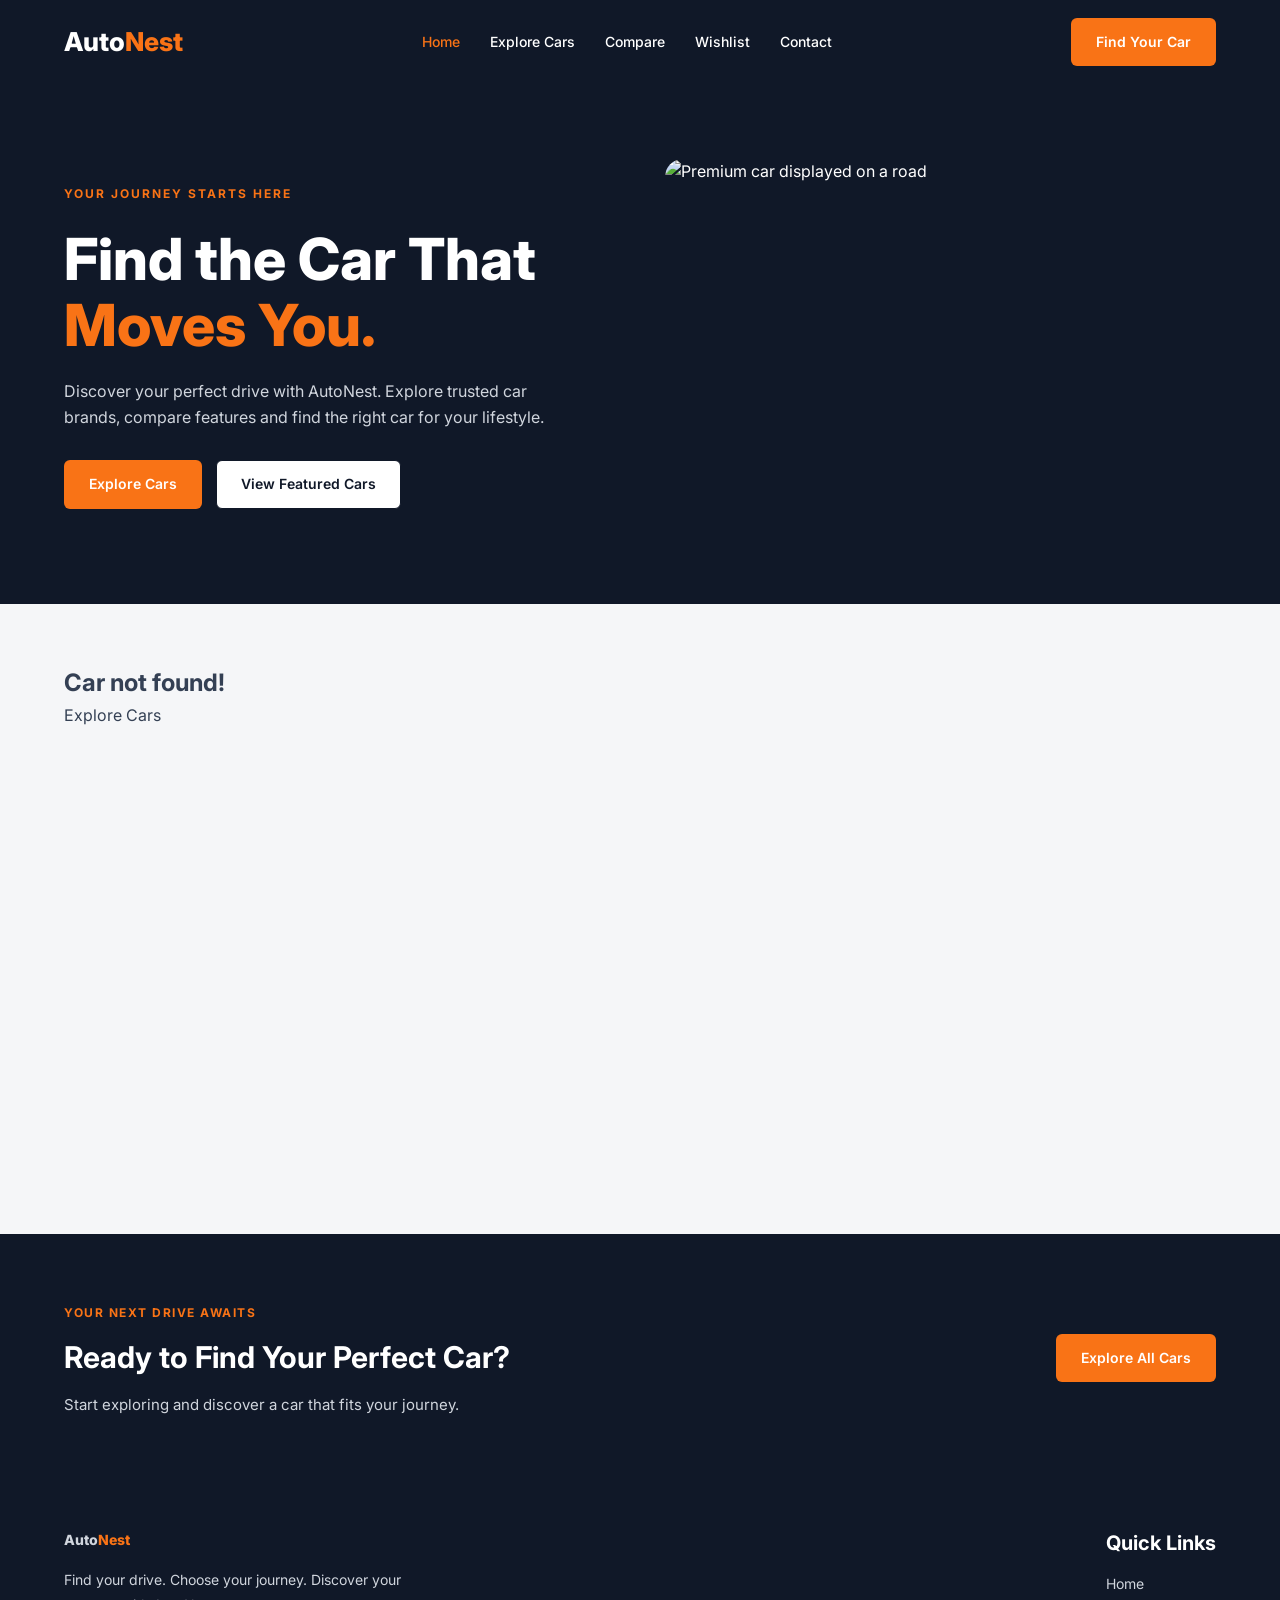
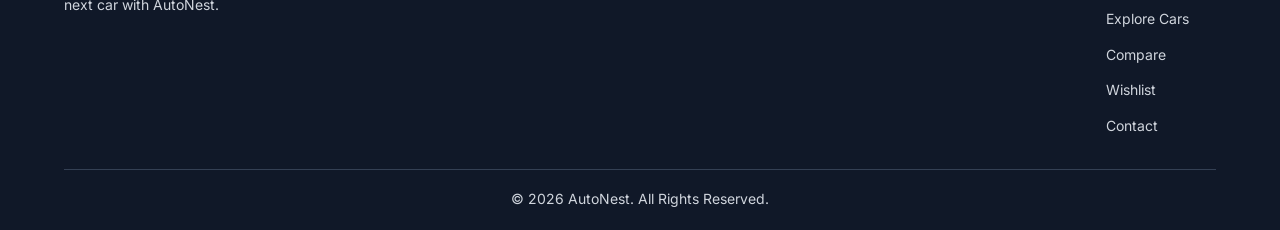
==== pages/car-details.html @ 89487488 "Added car details feature" ====
<!DOCTYPE html>
<html lang="en">

<head>
    <meta charset="UTF-8">
    <meta name="viewport" content="width=device-width, initial-scale=1.0">

    <title>AutoNest | Find Your Perfect Car</title>

    <meta name="description"
        content="Discover, explore and compare cars with AutoNest. Find your perfect car at the right price.">

    <!-- Google Fonts -->
    <link rel="preconnect" href="https://fonts.googleapis.com">
    <link rel="preconnect" href="https://fonts.gstatic.com" crossorigin>
    <link href="https://fonts.googleapis.com/css2?family=Inter:wght@400;500;600;700;800&display=swap"
        rel="stylesheet">

    <!-- Common CSS -->
    <link rel="stylesheet" href="../css/style.css">

    <!-- Home Page CSS -->
    <link rel="stylesheet" href="../css/home.css">
    
    <!--Car-Details CSS-->
    <link rel="stylesheet" href="../css/details.css">
</head>

<body>

    <!-- ================= NAVBAR ================= -->

    <header class="navbar">
        <div class="navbar-container">

            <a href="../index.html" class="logo">
                Auto<span>Nest</span>
            </a>

            <nav>
                <ul class="nav-links">
                    <li><a href="../index.html" class="active">Home</a></li>
                    <li><a href="../pages/cars.html">Explore Cars</a></li>
                    <li><a href="../pages/compare.html">Compare</a></li>
                    <li><a href="../pages/wishlist.html">Wishlist</a></li>
                    <li><a href="../pages/contact.html">Contact</a></li>
                </ul>
            </nav>

            <a href="../pages/cars.html" class="btn btn-primary">
                Find Your Car
            </a>

        </div>
    </header>


    <main>

        <!-- ================= HERO SECTION ================= -->

        <section class="hero">

            <div class="container hero-container">

                <div class="hero-content">

                    <span class="hero-label">
                        YOUR JOURNEY STARTS HERE
                    </span>

                    <h1>
                        Find the Car That
                        <span>Moves You.</span>
                    </h1>

                    <p>
                        Discover your perfect drive with AutoNest.
                        Explore trusted car brands, compare features
                        and find the right car for your lifestyle.
                    </p>

                    <div class="hero-buttons">

                        <a href="../pages/cars.html" class="btn btn-primary">
                            Explore Cars
                        </a>

                        <a href="#featured" class="btn btn-secondary">
                            View Featured Cars
                        </a>

                    </div>

                </div>

                <div class="hero-image">

                    <img
                        src="https://images.unsplash.com/photo-1492144534655-ae79c964c9d7?auto=format&fit=crop&w=1200&q=85"
                        alt="Premium car displayed on a road">

                </div>

            </div>

        </section>

       


    <!-- =============== CAR DETAILS SECTION ==============-->

    <section class="car-details-section">
        <div class="container">
            <div id="carDetails">
                <!-- JavaScript will display the selected car here -->
            </div>
        </div>
    </section>




            <!-- ================= CALL TO ACTION ================= -->

        <section class="cta-section">

            <div class="container cta-container">

                <div>
                    <span class="section-tag">YOUR NEXT DRIVE AWAITS</span>

                    <h2>Ready to Find Your Perfect Car?</h2>

                    <p>
                        Start exploring and discover a car that fits your journey.
                    </p>
                </div>

                <a href="../pages/cars.html" class="btn btn-primary">
                    Explore All Cars
                </a>

            </div>

        </section>

    </main>


    <!-- ================= FOOTER ================= -->

    <footer class="footer">
      <div class="footer-container">
        <div class="footer-brand">
          <a href="../index.html" class="logo"> Auto<span>Nest</span> </a>

          <p>
            Find your drive. Choose your journey. Discover your next car with
            AutoNest.
          </p>
        </div>

        <div class="footer-links">
          <h3>Quick Links</h3>

          <ul>
            <li><a href="../index.html">Home</a></li>
            <li><a href="../pages/cars.html">Explore Cars</a></li>
            <li><a href="../pages/compare.html">Compare</a></li>
            <li><a href="../pages/wishlist.html">Wishlist</a></li>
            <li><a href="../pages/contact.html">Contact</a></li>
          </ul>
        </div>
      </div>

      <div class="footer-bottom">
        <p>© 2026 AutoNest. All Rights Reserved.</p>
      </div>
    </footer>

    <!-- ================= JAVASCRIPT ================= -->

    <script src="../js/data.js"></script>    
    <script src="../js/details.js"></script>
  </body>
</html>
---- css/style.css ----
/* ========================================
   AUTONEST - GLOBAL DESIGN SYSTEM
   ======================================== */

/* 1. CSS VARIABLES */
:root {
    --primary: #101828;
    --accent: #F97316;
    --white: #FFFFFF;
    --background: #F5F6F8;
    --text: #344054;
    --success: #16A34A;
    --border: #E4E7EC;
    --muted: #667085;

    --font-primary: 'Inter', sans-serif;

    --container-width: 1200px;

    --radius-sm: 6px;
    --radius-md: 12px;
    --radius-lg: 18px;

    --shadow: 0 4px 16px rgba(16, 24, 40, 0.08);
    --transition: 0.3s ease;
}

/* 2. GOOGLE FONT */
@import url('https://fonts.googleapis.com/css2?family=Inter:wght@400;500;600;700;800&display=swap');

/* 3. RESET */
* {
    margin: 0;
    padding: 0;
    box-sizing: border-box;
}

html {
    scroll-behavior: smooth;
}

body {
    font-family: var(--font-primary);
    background: var(--background);
    color: var(--text);
    line-height: 1.6;
}

img {
    max-width: 100%;
    display: block;
}

a {
    text-decoration: none;
    color: inherit;
}

button,
input,
select,
textarea {
    font: inherit;
}

button {
    cursor: pointer;
}

ul {
    list-style: none;
}

/* 4. COMMON CONTAINER */
.container {
    width: 90%;
    max-width: var(--container-width);
    margin: 0 auto;
}

/* 5. COMMON SECTION */
.section {
    padding: 70px 0;
}

.section-title {
    color: var(--primary);
    font-size: 32px;
    font-weight: 700;
    margin-bottom: 12px;
}

.section-description {
    color: var(--muted);
    font-size: 16px;
    margin-bottom: 32px;
}

/* 6. NAVBAR */
.navbar {
    background: var(--primary);
    color: var(--white);
    padding: 18px 0;
}

.navbar-container {
    width: 90%;
    max-width: var(--container-width);
    margin: 0 auto;

    display: flex;
    align-items: center;
    justify-content: space-between;
    gap: 24px;
}

.logo {
    color: var(--white);
    font-size: 26px;
    font-weight: 800;
}

.logo span {
    color: var(--accent);
}

.nav-links {
    display: flex;
    align-items: center;
    gap: 30px;
}

.nav-links a {
    color: var(--white);
    font-size: 14px;
    font-weight: 500;
    transition: var(--transition);
}

.nav-links a:hover,
.nav-links a.active {
    color: var(--accent);
}

/* 7. COMMON BUTTONS */
.btn {
    display: inline-flex;
    justify-content: center;
    align-items: center;
    gap: 8px;

    padding: 12px 24px;
    border: 1px solid transparent;
    border-radius: var(--radius-sm);

    font-size: 14px;
    font-weight: 600;

    transition: var(--transition);
}

.btn-primary {
    background: var(--accent);
    color: var(--white);
}

.btn-primary:hover {
    background: #EA580C;
    transform: translateY(-2px);
}

.btn-secondary {
    background: var(--white);
    color: var(--primary);
    border-color: var(--primary);
}

.btn-secondary:hover {
    background: var(--primary);
    color: var(--white);
}

/* 8. COMMON CARDS */
.card {
    background: var(--white);
    border-radius: var(--radius-md);
    box-shadow: var(--shadow);
    overflow: hidden;
    transition: var(--transition);
}

.card:hover {
    transform: translateY(-5px);
    box-shadow: 0 8px 24px rgba(16, 24, 40, 0.12);
}

/* 9. COMMON INPUTS */
.form-control {
    width: 100%;
    padding: 13px 15px;

    border: 1px solid var(--border);
    border-radius: var(--radius-sm);

    background: var(--white);
    color: var(--primary);
    outline: none;
}

.form-control:focus {
    border-color: var(--accent);
    box-shadow: 0 0 0 3px rgba(249, 115, 22, 0.12);
}

/* 10. FOOTER */
.footer {
    background: var(--primary);
    color: var(--white);
    padding: 45px 0 20px;
}

.footer-container {
    width: 90%;
    max-width: var(--container-width);
    margin: 0 auto;

    display: flex;
    justify-content: space-between;
    flex-wrap: wrap;
    gap: 30px;
}

.footer h3 {
    font-size: 20px;
    margin-bottom: 12px;
}

.footer p,
.footer a {
    color: #D0D5DD;
    font-size: 14px;
}

.footer a:hover {
    color: var(--accent);
}

.footer-bottom {
    width: 90%;
    max-width: var(--container-width);
    margin: 30px auto 0;
    padding-top: 18px;

    border-top: 1px solid #344054;
    text-align: center;
    color: #D0D5DD;
    font-size: 13px;
}

/* 11. RESPONSIVE DESIGN */
@media (max-width: 768px) {
    .section {
        padding: 45px 0;
    }

    .section-title {
        font-size: 26px;
    }

    .navbar-container {
        flex-direction: column;
    }

    .nav-links {
        justify-content: center;
        flex-wrap: wrap;
        gap: 15px;
    }

    .footer-container {
        flex-direction: column;
    }
}

@media (max-width: 480px) {
    .container {
        width: 92%;
    }

    .section-title {
        font-size: 23px;
    }

    .btn {
        padding: 10px 18px;
    }

    .logo {
        font-size: 23px;
    }
}
---- css/home.css ----
/* ========================================
   AUTONEST - HOME PAGE STYLES
   ======================================== */

/* 1. SECTION HEADING */

.section-heading {
    text-align: center;
    margin-bottom: 42px;
}

.section-tag {
    display: inline-block;
    color: var(--accent);
    font-size: 12px;
    font-weight: 700;
    letter-spacing: 1.5px;
    margin-bottom: 10px;
}


/* 2. HERO SECTION */

.hero {
    background: var(--primary);
    color: var(--white);
    padding: 75px 0;
    overflow: hidden;
}

.hero-container {
    display: grid;
    grid-template-columns: 1fr 1fr;
    align-items: center;
    gap: 50px;
}

.hero-label {
    color: var(--accent);
    font-size: 12px;
    font-weight: 700;
    letter-spacing: 2px;
}

.hero-content h1 {
    font-size: clamp(38px, 5vw, 58px);
    line-height: 1.15;
    font-weight: 800;
    margin: 20px 0;
}

.hero-content h1 span {
    color: var(--accent);
}

.hero-content p {
    color: #D0D5DD;
    font-size: 16px;
    max-width: 500px;
    margin-bottom: 30px;
}

.hero-buttons {
    display: flex;
    flex-wrap: wrap;
    gap: 14px;
}

.hero-image img {
    width: 100%;
    height: 370px;
    object-fit: cover;
    border-radius: var(--radius-lg);
}


/* 3. POPULAR BRANDS */

.brands-section {
    background: var(--white);
}

.brands-grid {
    display: grid;
    grid-template-columns: repeat(3, 1fr);
    gap: 20px;
}

.brand-card {
    background: var(--background);
    border: 1px solid var(--border);
    border-radius: var(--radius-md);
    padding: 28px 15px;
    text-align: center;
    font-size: 16px;
    font-weight: 800;
    color: var(--primary);
    transition: var(--transition);
}

.brand-card:hover {
    background: var(--primary);
    color: var(--white);
    transform: translateY(-5px);
}


/* 4. FEATURED CARS */

.featured-section {
    background: var(--background);
}

.cars-grid {
    display: grid;
    grid-template-columns: repeat(3, 1fr);
    gap: 25px;
}

.car-card {
    background: var(--white);
    border-radius: var(--radius-md);
    overflow: hidden;
    box-shadow: var(--shadow);
    transition: var(--transition);
}

.car-card:hover {
    transform: translateY(-6px);
}

.car-card-image {
    height: 210px;
    position: relative;
    overflow: hidden;
}

.car-card-image img {
    width: 100%;
    height: 100%;
    object-fit: cover;
    transition: var(--transition);
}

.car-card:hover .car-card-image img {
    transform: scale(1.05);
}

.car-card-content {
    padding: 20px;
}

.car-card-content h3 {
    color: var(--primary);
    font-size: 19px;
    margin-bottom: 5px;
}

.car-brand {
    color: var(--muted);
    font-size: 13px;
    margin-bottom: 12px;
}

.car-price {
    color: var(--accent);
    font-size: 21px;
    font-weight: 800;
    margin-bottom: 14px;
}

.car-specs {
    display: flex;
    flex-wrap: wrap;
    gap: 12px;
    padding: 12px 0;
    border-top: 1px solid var(--border);
    border-bottom: 1px solid var(--border);
    color: var(--muted);
    font-size: 12px;
}

.car-card-actions {
    display: flex;
    gap: 10px;
    margin-top: 16px;
}

.car-card-actions .btn {
    flex: 1;
    padding: 10px;
    font-size: 12px;
}

.section-action {
    text-align: center;
    margin-top: 40px;
}


/* 5. BUDGET SECTION */

.budget-section {
    background: var(--white);
}

.budget-grid {
    display: grid;
    grid-template-columns: repeat(4, 1fr);
    gap: 20px;
}

.budget-card {
    padding: 30px 22px;
    background: var(--background);
    border: 1px solid var(--border);
    border-radius: var(--radius-md);
    transition: var(--transition);
}

.budget-card:hover {
    background: var(--primary);
    transform: translateY(-5px);
}

.budget-card h3 {
    color: var(--primary);
    font-size: 19px;
    margin-bottom: 10px;
}

.budget-card p {
    color: var(--muted);
    font-size: 13px;
    margin-bottom: 20px;
}

.budget-card span {
    color: var(--accent);
    font-size: 13px;
    font-weight: 700;
}

.budget-card:hover h3,
.budget-card:hover p {
    color: var(--white);
}


/* 6. WHY CHOOSE AUTONEST */

.why-section {
    background: var(--background);
}

.features-grid {
    display: grid;
    grid-template-columns: repeat(3, 1fr);
    gap: 25px;
}

.feature-card {
    background: var(--white);
    padding: 32px 25px;
    border-radius: var(--radius-md);
    box-shadow: var(--shadow);
    text-align: center;
    transition: var(--transition);
}

.feature-card:hover {
    transform: translateY(-5px);
}

.feature-icon {
    font-size: 38px;
    margin-bottom: 18px;
}

.feature-card h3 {
    color: var(--primary);
    font-size: 19px;
    margin-bottom: 12px;
}

.feature-card p {
    color: var(--muted);
    font-size: 14px;
}


/* 7. CALL TO ACTION */

.cta-section {
    background: var(--primary);
    padding: 65px 0;
    color: var(--white);
}

.cta-container {
    display: flex;
    justify-content: space-between;
    align-items: center;
    gap: 30px;
}

.cta-container h2 {
    font-size: 30px;
    margin-bottom: 12px;
}

.cta-container p {
    color: #D0D5DD;
    font-size: 15px;
}


/* 8. FOOTER */

.footer-brand {
    max-width: 350px;
}

.footer-brand p {
    margin-top: 15px;
    line-height: 1.8;
}

.footer-links h3 {
    color: var(--white);
}

.footer-links ul {
    display: grid;
    gap: 10px;
}


/* 9. RESPONSIVE DESIGN */

@media (max-width: 992px) {

    .hero-container {
        grid-template-columns: 1fr;
        gap: 35px;
    }

    .hero-image img {
        height: 320px;
    }

    .budget-grid {
        grid-template-columns: repeat(2, 1fr);
    }

    .cars-grid {
        grid-template-columns: repeat(2, 1fr);
    }

}

@media (max-width: 768px) {

    .hero {
        padding: 55px 0;
    }

    .brands-grid {
        grid-template-columns: repeat(2, 1fr);
    }

    .features-grid {
        grid-template-columns: 1fr;
    }

    .cta-container {
        flex-direction: column;
        align-items: flex-start;
    }

}

@media (max-width: 520px) {

    .hero-content h1 {
        font-size: 38px;
    }

    .hero-image img {
        height: 230px;
    }

    .cars-grid {
        grid-template-columns: 1fr;
    }

    .budget-grid {
        grid-template-columns: 1fr;
    }

    .hero-buttons {
        flex-direction: column;
    }

    .hero-buttons .btn {
        width: 100%;
    }

    .car-card-actions {
        flex-direction: column;
    }

}
---- css/details.css ----
/* CAR DETAILS SECTION */

.car-details-section {
    padding: 60px 0;
    min-height: 70vh;
}


/* DETAILS GRID */

.details-grid {
    display: grid;
    grid-template-columns: 1.2fr 1fr;
    gap: 40px;
    align-items: center;
}


/* CAR IMAGE */

.details-image {
    width: 100%;
    height: 400px;
    overflow: hidden;
    border-radius: 18px;
    background: white;
    box-shadow: var(--shadow);
}

.details-image img {
    width: 100%;
    height: 100%;
    object-fit: cover;
}


/* CAR CONTENT */

.details-content h1 {
    font-size: 32px;
    color: var(--primary);
    margin-bottom: 10px;
}

.car-category {
    color: var(--accent);
    font-weight: 600;
    margin-bottom: 8px;
}

.car-description {
    color: var(--muted);
    margin-bottom: 20px;
}


/* PRICING */

.pricing-box {
    background: white;
    padding: 20px;
    border-radius: 12px;
    margin-bottom: 25px;
    box-shadow: var(--shadow);
}

.pricing-box p {
    color: var(--muted);
    font-size: 14px;
}

.pricing-box h2 {
    color: var(--accent);
    font-size: 28px;
    margin-top: 5px;
}


/* SPECIFICATIONS */

.specifications {
    display: grid;
    grid-template-columns: repeat(2, 1fr);
    gap: 15px;
}

.spec-item {
    background: white;
    padding: 15px;
    border-radius: 10px;
    border: 1px solid var(--border);
}

.spec-item span {
    color: var(--muted);
    font-size: 13px;
}

.spec-item h3 {
    color: var(--primary);
    font-size: 16px;
    margin-top: 5px;
}


/* RESPONSIVE DESIGN */

@media (max-width: 768px) {

    .details-grid {
        grid-template-columns: 1fr;
        gap: 25px;
    }

    .details-image {
        height: 300px;
    }

    .details-content h1 {
        font-size: 26px;
    }

}

@media (max-width: 480px) {

    .details-image {
        height: 230px;
    }

    .specifications {
        grid-template-columns: 1fr 1fr;
        gap: 10px;
    }

    .spec-item {
        padding: 10px;
    }

}

/* ENQUIRY BUTTON */

.enquiry-action {
    margin-top: 25px;
}

.enquiry-action button {
    padding: 14px 30px;
    font-size: 16px;
    cursor: pointer;
}


/* ENQUIRY FORM */

.enquiry-form {
    display: grid;
    gap: 15px;
    margin-top: 25px;
    padding: 25px;
    background: white;
    border-radius: 12px;
    box-shadow: var(--shadow);
}

.enquiry-form[hidden] {
    display: none;
}

.enquiry-form h2 {
    color: var(--primary);
    font-size: 24px;
}

.enquiry-form p {
    color: var(--muted);
}

.enquiry-form input,
.enquiry-form textarea {
    width: 100%;
    padding: 13px;
    border: 1px solid var(--border);
    border-radius: 8px;
    font-family: inherit;
    font-size: 14px;
    outline: none;
}

.enquiry-form input:focus,
.enquiry-form textarea:focus {
    border-color: var(--accent);
}

.enquiry-form textarea {
    resize: vertical;
}

.enquiry-form button {
    padding: 13px;
    cursor: pointer;
}

#enquiryMessage {
    color: green;
    font-weight: 600;
}

#enquiryMessage {
    color: green;
    font-size: 18px;
    font-weight: 600;
    margin-top: 20px;
}
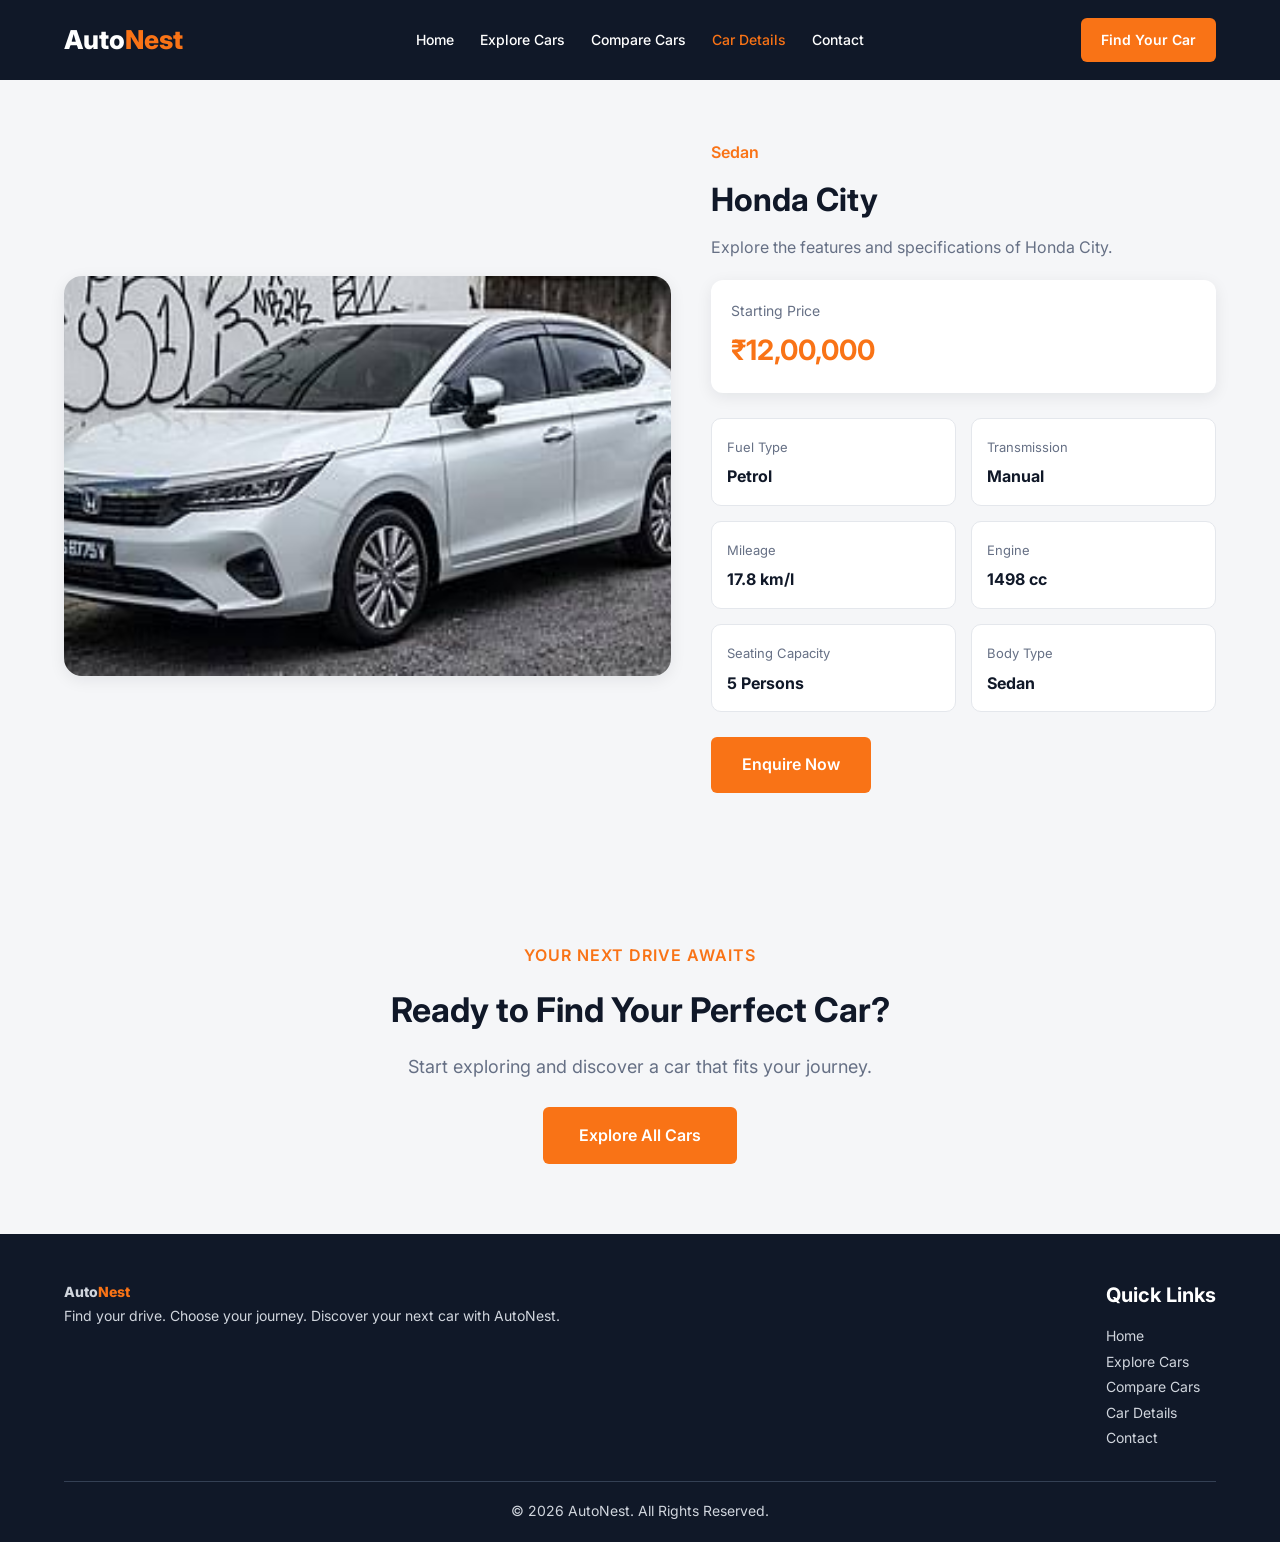
==== commit 89c6b19b: "Finalize AutoNest website and fix navigation" ====
--- a/pages/car-details.html
+++ b/pages/car-details.html
@@ -6,25 +6,24 @@
     <meta charset="UTF-8">
     <meta name="viewport" content="width=device-width, initial-scale=1.0">
 
-    <title>AutoNest | Find Your Perfect Car</title>
+    <title>AutoNest | Car Details</title>
 
     <meta name="description"
-        content="Discover, explore and compare cars with AutoNest. Find your perfect car at the right price.">
+        content="Explore detailed specifications, features and prices of cars with AutoNest.">
 
     <!-- Google Fonts -->
     <link rel="preconnect" href="https://fonts.googleapis.com">
     <link rel="preconnect" href="https://fonts.gstatic.com" crossorigin>
+
     <link href="https://fonts.googleapis.com/css2?family=Inter:wght@400;500;600;700;800&display=swap"
         rel="stylesheet">
 
     <!-- Common CSS -->
     <link rel="stylesheet" href="../css/style.css">
 
-    <!-- Home Page CSS -->
-    <link rel="stylesheet" href="../css/home.css">
-    
-    <!--Car-Details CSS-->
+    <!-- Car Details CSS -->
     <link rel="stylesheet" href="../css/details.css">
+
 </head>
 
 <body>
@@ -32,6 +31,7 @@
     <!-- ================= NAVBAR ================= -->
 
     <header class="navbar">
+
         <div class="navbar-container">
 
             <a href="../index.html" class="logo">
@@ -39,107 +39,84 @@
             </a>
 
             <nav>
+
                 <ul class="nav-links">
-                    <li><a href="../index.html" class="active">Home</a></li>
-                    <li><a href="../pages/cars.html">Explore Cars</a></li>
-                    <li><a href="../pages/compare.html">Compare</a></li>
-                    <li><a href="../pages/wishlist.html">Wishlist</a></li>
-                    <li><a href="../pages/contact.html">Contact</a></li>
+
+                    <li>
+                        <a href="../index.html">Home</a>
+                    </li>
+
+                    <li>
+                        <a href="cars.html">Explore Cars</a>
+                    </li>
+
+                    <li>
+                        <a href="compare.html">Compare Cars</a>
+                    </li>
+
+                    <li>
+                        <a href="car-details.html" class="active">Car Details</a>
+                    </li>
+
+                    <li>
+                        <a href="contact.html">Contact</a>
+                    </li>
+
                 </ul>
+
             </nav>
 
-            <a href="../pages/cars.html" class="btn btn-primary">
+            <a href="cars.html" class="btn btn-primary">
                 Find Your Car
             </a>
 
         </div>
+
     </header>
 
 
+    <!-- ================= MAIN CONTENT ================= -->
+
     <main>
 
-        <!-- ================= HERO SECTION ================= -->
-
-        <section class="hero">
-
-            <div class="container hero-container">
-
-                <div class="hero-content">
-
-                    <span class="hero-label">
-                        YOUR JOURNEY STARTS HERE
+        <!-- =============== CAR DETAILS SECTION =============== -->
+
+        <section class="car-details-section">
+
+            <div class="container">
+
+                <div id="carDetails">
+
+                    <!-- JavaScript displays the selected car here -->
+
+                </div>
+
+            </div>
+
+        </section>
+
+
+        <!-- ================= CALL TO ACTION ================= -->
+
+        <section class="cta-section">
+
+            <div class="container cta-container">
+
+                <div>
+
+                    <span class="section-tag">
+                        YOUR NEXT DRIVE AWAITS
                     </span>
-
-                    <h1>
-                        Find the Car That
-                        <span>Moves You.</span>
-                    </h1>
-
-                    <p>
-                        Discover your perfect drive with AutoNest.
-                        Explore trusted car brands, compare features
-                        and find the right car for your lifestyle.
-                    </p>
-
-                    <div class="hero-buttons">
-
-                        <a href="../pages/cars.html" class="btn btn-primary">
-                            Explore Cars
-                        </a>
-
-                        <a href="#featured" class="btn btn-secondary">
-                            View Featured Cars
-                        </a>
-
-                    </div>
-
-                </div>
-
-                <div class="hero-image">
-
-                    <img
-                        src="https://images.unsplash.com/photo-1492144534655-ae79c964c9d7?auto=format&fit=crop&w=1200&q=85"
-                        alt="Premium car displayed on a road">
-
-                </div>
-
-            </div>
-
-        </section>
-
-       
-
-
-    <!-- =============== CAR DETAILS SECTION ==============-->
-
-    <section class="car-details-section">
-        <div class="container">
-            <div id="carDetails">
-                <!-- JavaScript will display the selected car here -->
-            </div>
-        </div>
-    </section>
-
-
-
-
-            <!-- ================= CALL TO ACTION ================= -->
-
-        <section class="cta-section">
-
-            <div class="container cta-container">
-
-                <div>
-                    <span class="section-tag">YOUR NEXT DRIVE AWAITS</span>
 
                     <h2>Ready to Find Your Perfect Car?</h2>
 
                     <p>
                         Start exploring and discover a car that fits your journey.
                     </p>
+
                 </div>
 
-                <a href="../pages/cars.html" class="btn btn-primary">
+                <a href="cars.html" class="btn btn-primary">
                     Explore All Cars
                 </a>
 
@@ -153,37 +130,79 @@
     <!-- ================= FOOTER ================= -->
 
     <footer class="footer">
-      <div class="footer-container">
-        <div class="footer-brand">
-          <a href="../index.html" class="logo"> Auto<span>Nest</span> </a>
-
-          <p>
-            Find your drive. Choose your journey. Discover your next car with
-            AutoNest.
-          </p>
+
+        <div class="footer-container">
+
+
+            <!-- FOOTER BRAND -->
+
+            <div class="footer-brand">
+
+                <a href="../index.html" class="logo">
+                    Auto<span>Nest</span>
+                </a>
+
+                <p>
+                    Find your drive. Choose your journey.
+                    Discover your next car with AutoNest.
+                </p>
+
+            </div>
+
+
+            <!-- QUICK LINKS -->
+
+            <div class="footer-links">
+
+                <h3>Quick Links</h3>
+
+                <ul>
+
+                    <li>
+                        <a href="../index.html">Home</a>
+                    </li>
+
+                    <li>
+                        <a href="cars.html">Explore Cars</a>
+                    </li>
+
+                    <li>
+                        <a href="compare.html">Compare Cars</a>
+                    </li>
+
+                    <li>
+                        <a href="car-details.html">Car Details</a>
+                    </li>
+
+                    <li>
+                        <a href="contact.html">Contact</a>
+                    </li>
+
+                </ul>
+
+            </div>
+
         </div>
 
-        <div class="footer-links">
-          <h3>Quick Links</h3>
-
-          <ul>
-            <li><a href="../index.html">Home</a></li>
-            <li><a href="../pages/cars.html">Explore Cars</a></li>
-            <li><a href="../pages/compare.html">Compare</a></li>
-            <li><a href="../pages/wishlist.html">Wishlist</a></li>
-            <li><a href="../pages/contact.html">Contact</a></li>
-          </ul>
+
+        <!-- FOOTER BOTTOM -->
+
+        <div class="footer-bottom">
+
+            <p>
+                © 2026 AutoNest. All Rights Reserved.
+            </p>
+
         </div>
-      </div>
-
-      <div class="footer-bottom">
-        <p>© 2026 AutoNest. All Rights Reserved.</p>
-      </div>
+
     </footer>
 
+
     <!-- ================= JAVASCRIPT ================= -->
 
-    <script src="../js/data.js"></script>    
+    <script src="../js/data.js"></script>
     <script src="../js/details.js"></script>
-  </body>
+
+</body>
+
 </html>
--- a/css/style.css
+++ b/css/style.css
@@ -1,9 +1,11 @@
 
 /* ========================================
    AUTONEST - GLOBAL DESIGN SYSTEM
-   ======================================== */
+======================================== */
+
 
 /* 1. CSS VARIABLES */
+
 :root {
     --primary: #101828;
     --accent: #F97316;
@@ -26,10 +28,9 @@
     --transition: 0.3s ease;
 }
 
-/* 2. GOOGLE FONT */
-@import url('https://fonts.googleapis.com/css2?family=Inter:wght@400;500;600;700;800&display=swap');
-
-/* 3. RESET */
+
+/* 2. RESET */
+
 * {
     margin: 0;
     padding: 0;
@@ -72,14 +73,18 @@
     list-style: none;
 }
 
-/* 4. COMMON CONTAINER */
+
+/* 3. COMMON CONTAINER */
+
 .container {
     width: 90%;
     max-width: var(--container-width);
     margin: 0 auto;
 }
 
-/* 5. COMMON SECTION */
+
+/* 4. COMMON SECTION */
+
 .section {
     padding: 70px 0;
 }
@@ -97,44 +102,68 @@
     margin-bottom: 32px;
 }
 
-/* 6. NAVBAR */
+
+/* ========================================
+   5. NAVBAR - CONSISTENT ACROSS ALL PAGES
+======================================== */
+
 .navbar {
     background: var(--primary);
     color: var(--white);
-    padding: 18px 0;
+    width: 100%;
+    padding: 0;
+    min-height: 80px;
+    display: flex;
+    align-items: center;
 }
 
 .navbar-container {
     width: 90%;
     max-width: var(--container-width);
+    min-height: 80px;
     margin: 0 auto;
 
-    display: flex;
+    display: grid;
+    grid-template-columns: 1fr auto 1fr;
     align-items: center;
-    justify-content: space-between;
-    gap: 24px;
-}
+
+    gap: 20px;
+}
+
+
+/* LOGO */
 
 .logo {
     color: var(--white);
     font-size: 26px;
     font-weight: 800;
+    white-space: nowrap;
+    justify-self: start;
+    line-height: 1;
 }
 
 .logo span {
     color: var(--accent);
 }
+
+
+/* NAVIGATION LINKS */
 
 .nav-links {
     display: flex;
     align-items: center;
-    gap: 30px;
+    justify-content: center;
+
+    gap: 26px;
+    white-space: nowrap;
 }
 
 .nav-links a {
     color: var(--white);
     font-size: 14px;
     font-weight: 500;
+    line-height: 1;
+
     transition: var(--transition);
 }
 
@@ -143,7 +172,51 @@
     color: var(--accent);
 }
 
-/* 7. COMMON BUTTONS */
+
+/* FIND YOUR CAR BUTTON */
+
+.navbar-container > .btn,
+.navbar-container > .nav-button {
+    justify-self: end;
+    white-space: nowrap;
+
+    display: inline-flex;
+    align-items: center;
+    justify-content: center;
+
+    padding: 11px 20px;
+    min-height: 42px;
+
+    background: var(--accent);
+    color: var(--white);
+
+    border: none;
+    border-radius: var(--radius-sm);
+
+    font-size: 14px;
+    font-weight: 600;
+
+    transition: var(--transition);
+}
+
+.navbar-container > .btn:hover,
+.navbar-container > .nav-button:hover {
+    background: #EA580C;
+    transform: translateY(-2px);
+}
+
+
+/* MOBILE MENU BUTTON */
+
+.menu-toggle {
+    display: none;
+}
+
+
+/* ========================================
+   6. COMMON BUTTONS
+======================================== */
+
 .btn {
     display: inline-flex;
     justify-content: center;
@@ -151,6 +224,7 @@
     gap: 8px;
 
     padding: 12px 24px;
+
     border: 1px solid transparent;
     border-radius: var(--radius-sm);
 
@@ -181,7 +255,11 @@
     color: var(--white);
 }
 
-/* 8. COMMON CARDS */
+
+/* ========================================
+   7. COMMON CARDS
+======================================== */
+
 .card {
     background: var(--white);
     border-radius: var(--radius-md);
@@ -195,7 +273,11 @@
     box-shadow: 0 8px 24px rgba(16, 24, 40, 0.12);
 }
 
-/* 9. COMMON INPUTS */
+
+/* ========================================
+   8. COMMON INPUTS
+======================================== */
+
 .form-control {
     width: 100%;
     padding: 13px 15px;
@@ -213,7 +295,11 @@
     box-shadow: 0 0 0 3px rgba(249, 115, 22, 0.12);
 }
 
-/* 10. FOOTER */
+
+/* ========================================
+   9. FOOTER
+======================================== */
+
 .footer {
     background: var(--primary);
     color: var(--white);
@@ -258,8 +344,50 @@
     font-size: 13px;
 }
 
-/* 11. RESPONSIVE DESIGN */
+
+/* ========================================
+   10. RESPONSIVE DESIGN
+======================================== */
+
+
+/* TABLETS */
+
+@media (max-width: 1000px) {
+
+    .navbar {
+        min-height: auto;
+    }
+
+    .navbar-container {
+        grid-template-columns: 1fr auto;
+        min-height: 80px;
+        gap: 20px;
+    }
+
+    .navbar-container nav {
+        grid-column: 1 / -1;
+        grid-row: 2;
+    }
+
+    .nav-links {
+        flex-wrap: wrap;
+        gap: 20px;
+        padding-bottom: 15px;
+    }
+
+    .navbar-container > .btn,
+    .navbar-container > .nav-button {
+        grid-column: 2;
+        grid-row: 1;
+    }
+
+}
+
+
+/* MOBILE */
+
 @media (max-width: 768px) {
+
     .section {
         padding: 45px 0;
     }
@@ -269,21 +397,46 @@
     }
 
     .navbar-container {
+        display: flex;
         flex-direction: column;
+        align-items: center;
+        justify-content: center;
+
+        gap: 18px;
+        padding: 20px 0;
+    }
+
+    .logo {
+        font-size: 26px;
     }
 
     .nav-links {
         justify-content: center;
         flex-wrap: wrap;
-        gap: 15px;
+        gap: 15px 20px;
+        padding: 0;
+    }
+
+    .nav-links a {
+        font-size: 14px;
+    }
+
+    .navbar-container > .btn,
+    .navbar-container > .nav-button {
+        justify-self: auto;
     }
 
     .footer-container {
         flex-direction: column;
     }
-}
+
+}
+
+
+/* SMALL MOBILE */
 
 @media (max-width: 480px) {
+
     .container {
         width: 92%;
     }
@@ -299,4 +452,13 @@
     .logo {
         font-size: 23px;
     }
-}
+
+    .nav-links {
+        gap: 12px 15px;
+    }
+
+    .nav-links a {
+        font-size: 13px;
+    }
+
+}
--- a/css/details.css
+++ b/css/details.css
@@ -1,4 +1,11 @@
-/* CAR DETAILS SECTION */
+/* ==========================================
+   AUTONEST - CAR DETAILS CSS
+========================================== */
+
+
+/* ==========================================
+   CAR DETAILS SECTION
+========================================== */
 
 .car-details-section {
     padding: 60px 0;
@@ -54,7 +61,9 @@
 }
 
 
-/* PRICING */
+/* ==========================================
+   PRICING
+========================================== */
 
 .pricing-box {
     background: white;
@@ -76,7 +85,9 @@
 }
 
 
-/* SPECIFICATIONS */
+/* ==========================================
+   SPECIFICATIONS
+========================================== */
 
 .specifications {
     display: grid;
@@ -103,43 +114,9 @@
 }
 
 
-/* RESPONSIVE DESIGN */
-
-@media (max-width: 768px) {
-
-    .details-grid {
-        grid-template-columns: 1fr;
-        gap: 25px;
-    }
-
-    .details-image {
-        height: 300px;
-    }
-
-    .details-content h1 {
-        font-size: 26px;
-    }
-
-}
-
-@media (max-width: 480px) {
-
-    .details-image {
-        height: 230px;
-    }
-
-    .specifications {
-        grid-template-columns: 1fr 1fr;
-        gap: 10px;
-    }
-
-    .spec-item {
-        padding: 10px;
-    }
-
-}
-
-/* ENQUIRY BUTTON */
+/* ==========================================
+   ENQUIRY BUTTON
+========================================== */
 
 .enquiry-action {
     margin-top: 25px;
@@ -152,7 +129,9 @@
 }
 
 
-/* ENQUIRY FORM */
+/* ==========================================
+   ENQUIRY FORM
+========================================== */
 
 .enquiry-form {
     display: grid;
@@ -197,19 +176,148 @@
     resize: vertical;
 }
 
-.enquiry-form button {
-    padding: 13px;
-    cursor: pointer;
-}
-
-#enquiryMessage {
-    color: green;
-    font-weight: 600;
-}
-
 #enquiryMessage {
     color: green;
     font-size: 18px;
     font-weight: 600;
     margin-top: 20px;
+}
+
+
+/* ==========================================
+   CAR NOT FOUND
+========================================== */
+
+.car-not-found {
+    padding: 40px 0;
+}
+
+.car-not-found h2 {
+    color: var(--primary);
+    margin-bottom: 10px;
+}
+
+.car-not-found a {
+    color: var(--accent);
+}
+
+
+/* ==========================================
+   CALL TO ACTION SECTION
+========================================== */
+
+.cta-section {
+    padding: 70px 20px;
+    background: var(--background);
+}
+
+.cta-container {
+    max-width: 900px;
+    margin: 0 auto;
+
+    display: flex;
+    flex-direction: column;
+    align-items: center;
+
+    text-align: center;
+    gap: 25px;
+}
+
+
+/* CTA TEXT */
+
+.cta-container .section-tag {
+    display: block;
+    color: var(--accent);
+    font-weight: 600;
+    letter-spacing: 1px;
+    margin-bottom: 15px;
+}
+
+.cta-container h2 {
+    color: var(--primary);
+    font-size: 34px;
+    margin-bottom: 15px;
+}
+
+.cta-container p {
+    color: var(--muted);
+    font-size: 18px;
+    line-height: 1.6;
+    margin-bottom: 0;
+}
+
+
+/* CTA BUTTON */
+
+.cta-container .btn {
+    display: inline-block;
+    padding: 15px 35px;
+    font-size: 16px;
+}
+
+
+/* ==========================================
+   RESPONSIVE DESIGN
+========================================== */
+
+@media (max-width: 768px) {
+
+    .car-details-section {
+        padding: 40px 0;
+    }
+
+    .details-grid {
+        grid-template-columns: 1fr;
+        gap: 25px;
+    }
+
+    .details-image {
+        height: 300px;
+    }
+
+    .details-content h1 {
+        font-size: 26px;
+    }
+
+    /* CTA */
+
+    .cta-section {
+        padding: 55px 20px;
+    }
+
+    .cta-container h2 {
+        font-size: 28px;
+    }
+
+    .cta-container p {
+        font-size: 16px;
+    }
+
+}
+
+
+@media (max-width: 480px) {
+
+    .details-image {
+        height: 230px;
+    }
+
+    .specifications {
+        grid-template-columns: 1fr 1fr;
+        gap: 10px;
+    }
+
+    .spec-item {
+        padding: 10px;
+    }
+
+    .cta-container h2 {
+        font-size: 24px;
+    }
+
+    .cta-container {
+        gap: 20px;
+    }
+
 }
